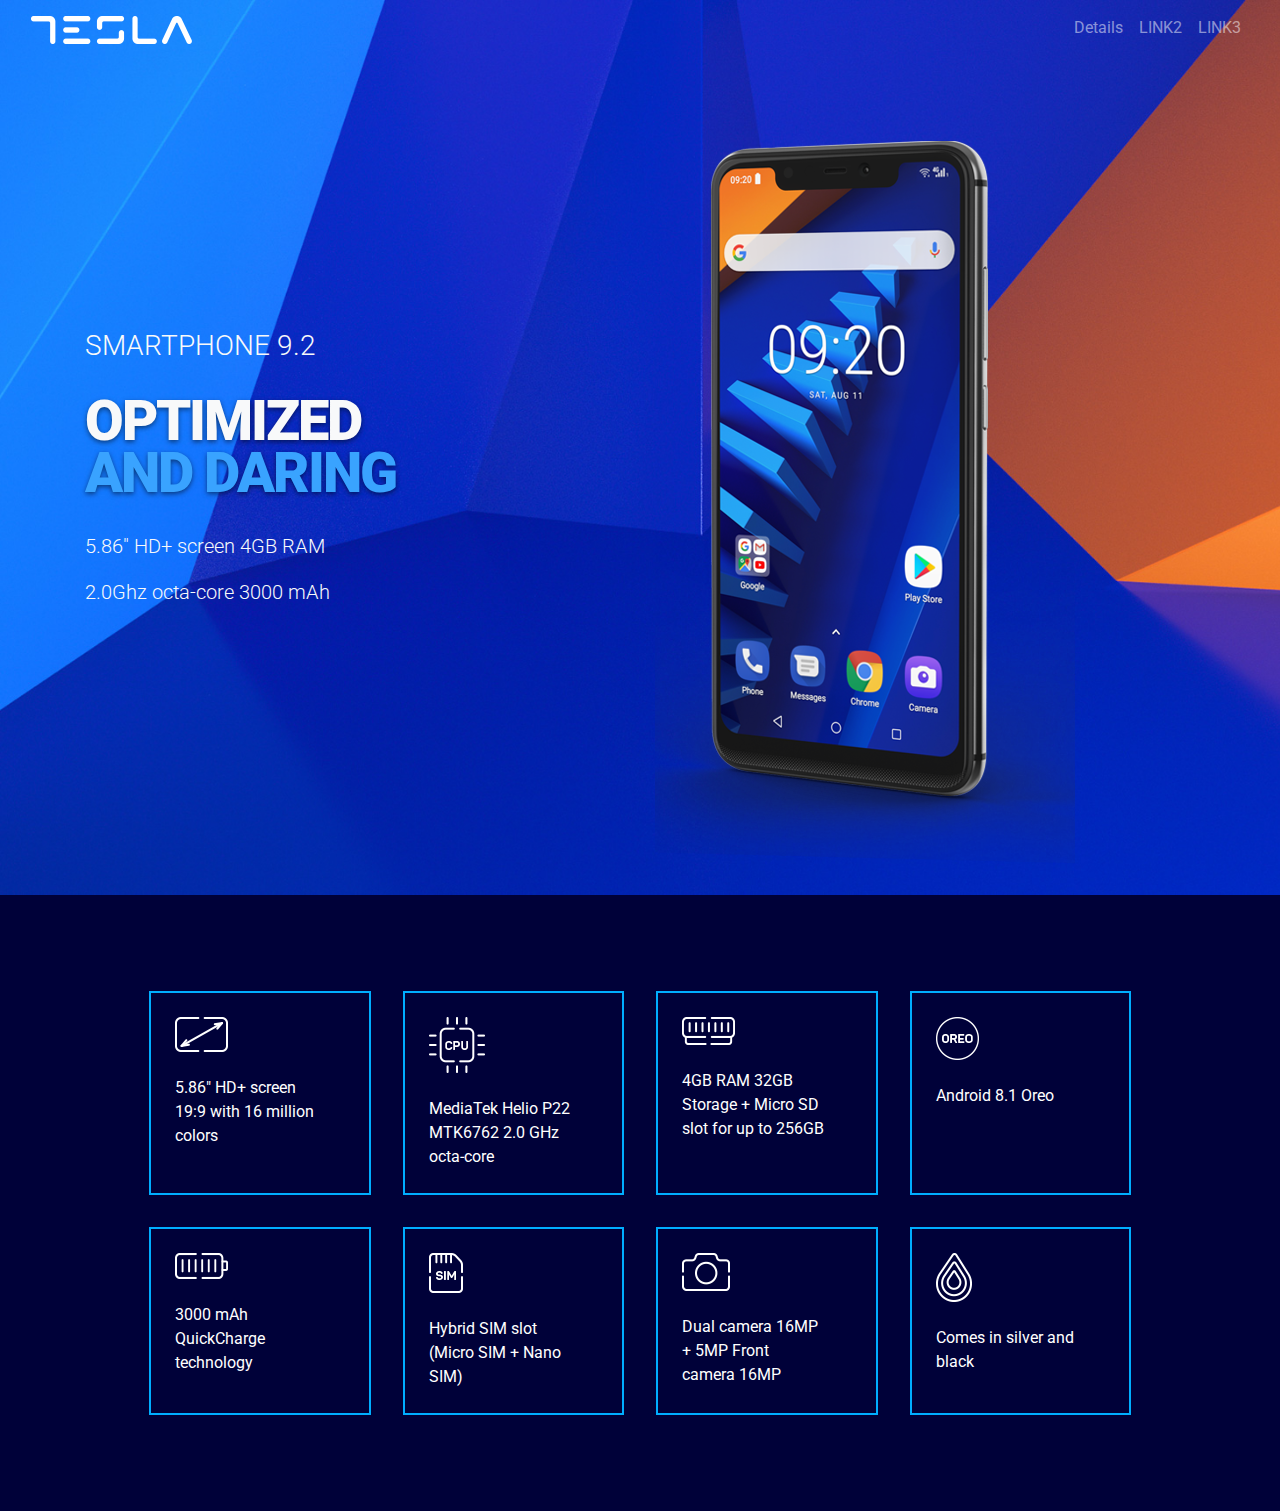
==== details.html @ 3faf1401 "Added details page" ====
<!doctype html>
<html lang="en">

<head>
    <!-- Required meta tags -->
    <meta charset="utf-8">
    <meta name="viewport" content="width=device-width, initial-scale=1, shrink-to-fit=no">
    <!-- <script src="https://www.google.com/recaptcha/api.js?render=6LeMdKYUAAAAACQX9rWB82ArUIgBF66ECLiyIOZY"></script> -->
    <script src="https://www.google.com/recaptcha/api.js" async defer></script>
    <!-- Bootstrap CSS -->
    <link rel="stylesheet" href="https://stackpath.bootstrapcdn.com/bootstrap/4.3.1/css/bootstrap.min.css"
        integrity="sha384-ggOyR0iXCbMQv3Xipma34MD+dH/1fQ784/j6cY/iJTQUOhcWr7x9JvoRxT2MZw1T" crossorigin="anonymous">
    <link rel="stylesheet" href="./css/style.css">
    <title>Tesla 9.2</title>
</head>

<body>
    <main id="hero">
        <header class="container-fluid">
            <nav class="navbar navbar-expand-lg navbar-dark">
                <a class="navbar-brand" href="./index.html">
                    <img src="./img/Tesla-logo.png" alt="Tesla Logo">
                </a>
                <button class="navbar-toggler" type="button" data-toggle="collapse" data-target="#navbarNavAltMarkup"
                    aria-controls="navbarNavAltMarkup" aria-expanded="false" aria-label="Toggle navigation">
                    <span class="navbar-toggler-icon"></span>
                </button>
                <div class="collapse navbar-collapse" id="navbarNavAltMarkup">
                    <div class="navbar-nav ml-auto">
                        <a class="nav-item nav-link" href="./details.html">Details</a>
                        <a class="nav-item nav-link" href="#">LINK2</a>
                        <a class="nav-item nav-link" href="#">LINK3</a>
                    </div>
                </div>
            </nav>
        </header>
        <div class="container">
            <div class="row d-flex align-items-center py-4">
                <div class="col-md-6 text-light optimized">
                    <h3>SMARTPHONE 9.2</h3>
                    <h1>OPTIMIZED<br><span id="daring">AND DARING</span></h1>
                    <p class="lead">5.86" HD+ screen <span>4GB RAM</span></p>
                    <p class="lead">2.0Ghz octa-core <span>3000 mAh</span></p>
                </div>
                <div class="col-md-6">
                    <img class="img-fluid" src="./img/smartphone-slider.png" alt="Telefon-tablet-slider">
                </div>
            </div>
        </div>
    </main>
    <section class="stats">
        <div class="container">
            <div class="row specs">
                <div class="col-lg">
                    <img src="./img/ikonice/display.png" alt="">
                    <p>5.86" HD+ screen<br>19:9 with 16 million<br>colors</p>
                </div>
                <div class="col-lg">
                    <img src="./img/ikonice/processor.png" alt="">
                    <p>MediaTek Helio P22 MTK6762 2.0 GHz<br>octa-core</p>
                </div>
                <div class="col-lg">
                    <img src="./img/ikonice/ram.png" alt="">
                    <p>4GB RAM 32GB Storage + Micro SD<br>slot for up to 256GB</p>
                </div>
                <div class="col-lg">
                    <img src="./img/ikonice/Oreo.png" alt="">
                    <p>Android 8.1 Oreo</p>
                </div>
            </div>
            <div class="row specs">
                <div class="col-lg">
                    <img src="./img/ikonice/baterija.png" alt="">
                    <p>3000 mAh<br>QuickCharge<br>technology</p>
                </div>
                <div class="col-lg">
                    <img src="./img/ikonice/sim.png" alt="">
                    <p>Hybrid SIM slot<br>(Micro SIM + Nano SIM)</p>
                </div>
                <div class="col-lg">
                    <img src="./img/ikonice/dual-kamera.png" alt="">
                    <p>Dual camera 16MP<br>+ 5MP Front<br>camera 16MP</p>
                </div>
                <div class="col-lg">
                    <img src="./img/ikonice/boja.png" alt="">
                    <p>Comes in silver and black</p>
                </div>
            </div>
        </div>
    </section>

    <!-- Optional JavaScript -->
    <!-- jQuery first, then Popper.js, then Bootstrap JS -->
    <script src="https://code.jquery.com/jquery-3.4.1.slim.min.js"
        integrity="sha256-pasqAKBDmFT4eHoN2ndd6lN370kFiGUFyTiUHWhU7k8=" crossorigin="anonymous"></script>
    <script src="https://cdnjs.cloudflare.com/ajax/libs/popper.js/1.14.7/umd/popper.min.js"
        integrity="sha384-UO2eT0CpHqdSJQ6hJty5KVphtPhzWj9WO1clHTMGa3JDZwrnQq4sF86dIHNDz0W1"
        crossorigin="anonymous"></script>
    <script src="https://stackpath.bootstrapcdn.com/bootstrap/4.3.1/js/bootstrap.min.js"
        integrity="sha384-JjSmVgyd0p3pXB1rRibZUAYoIIy6OrQ6VrjIEaFf/nJGzIxFDsf4x0xIM+B07jRM"
        crossorigin="anonymous"></script>
</body>

</html>
---- css/style.css ----
@import url('https://fonts.googleapis.com/css?family=Roboto:300,400,700,900&display=swap');

body {
  font-family: 'Roboto', sans-serif;
}

#hero {
  background-image: url('../img/Tesla-9.2+poklon-tablet.jpg');
  background-repeat: no-repeat;
  background-size: cover;
}

#smartphone-btn {
  border: solid rgba(0, 0, 0, 0.3) 1px;
  background-color: #fd8700;
  color: #fff;
  padding: 1rem 2rem;
  font-weight: bold;
}

#giveaway {
  background-color: #000139;
}

#send {
  background-color: #fd8700;
  border: none;
  color: #fff;
  padding: 0.75rem 3rem;
  font-weight: 300;
}

#date, #imei, #email, #comment {
  color: #fff;
  width: 100%;
  background-color: #01025e;
  border: none;
  margin: 1rem 1rem 1rem 0;
  padding: 0.8rem;
  border-radius: 2px;
  font-weight: 300;
}

#imei-img {
  position: absolute;
  color: #fff;
  top: 28px;
  right: 40px;
}

#imei-img img {
  margin-top: -4px;
  margin-right: 5px;
  width: 20px;
  height: 20px;
}

#help {
  color: #5260f5;
}
/* Tooltip body */
#imei-img #tooltiptext {
  visibility: hidden;
  width: 200px;
  top: 100%;
  left: 50%;
  margin-left: -100px;
  margin-top: 30px;
  background-color: rgba(255, 255, 255, 0.3);
  color: #fff;
  text-align: center;
  padding: 0.5rem 1rem;
  position: absolute;
  z-index: 1;
}
/* Tooltip Arrow Top */
#imei-img #tooltiptext::after {
  content: " ";
  position: absolute;
  bottom: 100%;
  left: 33%;
  margin-left: -5px;
  border-width: 10px;
  border-style: solid;
  border-color: transparent transparent rgba(255, 255, 255, 0.3) transparent;
}

#imei-img:hover #tooltiptext {
  visibility: visible;
}

.hero-header {
  font-weight: 900;
}

.giveaway-header {
  text-align: center;
  color: #fff;
  margin: 5rem 0 1.5rem;
  font-weight: bold;
}

.giveaway-header::after {
  content: "";
  position: absolute;
  width: 6%;
  height: 1px;
  bottom: 0;
  left: 47%;
  border-bottom: 4px solid #5260f5;
}

.giveaway-enter {
  text-align: center;
  margin-top: 4rem;
}

::placeholder {
  color: #fff;
}

::-moz-placeholder {
  opacity: 1;
}

textarea {
  resize: none;
}

.g-recaptcha > div{
    margin-left: auto;
    margin-top: 55px;
}

input[type="date"]:before {
    content: attr(placeholder) !important;
    color: #fff;
    margin-right: 0.5em;
  }

.optimized h1{
    text-align: left;
    line-height: 52px;
    letter-spacing: -2px;
    font-weight: 900;
    font-size: 56px;
    text-shadow: 0px 2px 5px rgba(0,0,0,0.5);
    margin: 2rem 0;
}
.optimized h3 {
    font-weight: 300;
}
#daring {
    color: rgb(57, 163, 255);
}

input[type="date"]:focus:before {
    content: "" !important;
}

input[type=date]::-webkit-datetime-edit {
    color: transparent;
}

input[type=date]:focus::-webkit-datetime-edit {
    color: #fff !important;
}

.stats {
    background-color: #000139;
    color: #fff;
}
.specs {
    margin: 0 3rem;
}
.specs p {
    margin: 0;
}
.specs div {
    border: 2px solid #00aeff;
    margin: 1rem;
    padding: 1.5rem;
}
.specs img {
    margin-bottom: 1.5rem;
}
.specs:nth-child(1) {
    padding-top: 5rem;
}
.specs:nth-child(2) {
    padding-bottom: 5rem;
}
@media screen and (max-width: 768px) {
    #imei-img #tooltiptext {
        margin-left: -150px;
    }
    #imei-img #tooltiptext::after {
        left: 57%;
    }
  .giveaway-header::after {
    content: "";
    position: absolute;
    width: 12%;
    height: 1px;
    bottom: 0;
    left: 44%;
    border-bottom: 4px solid #5260f5;
  }
}
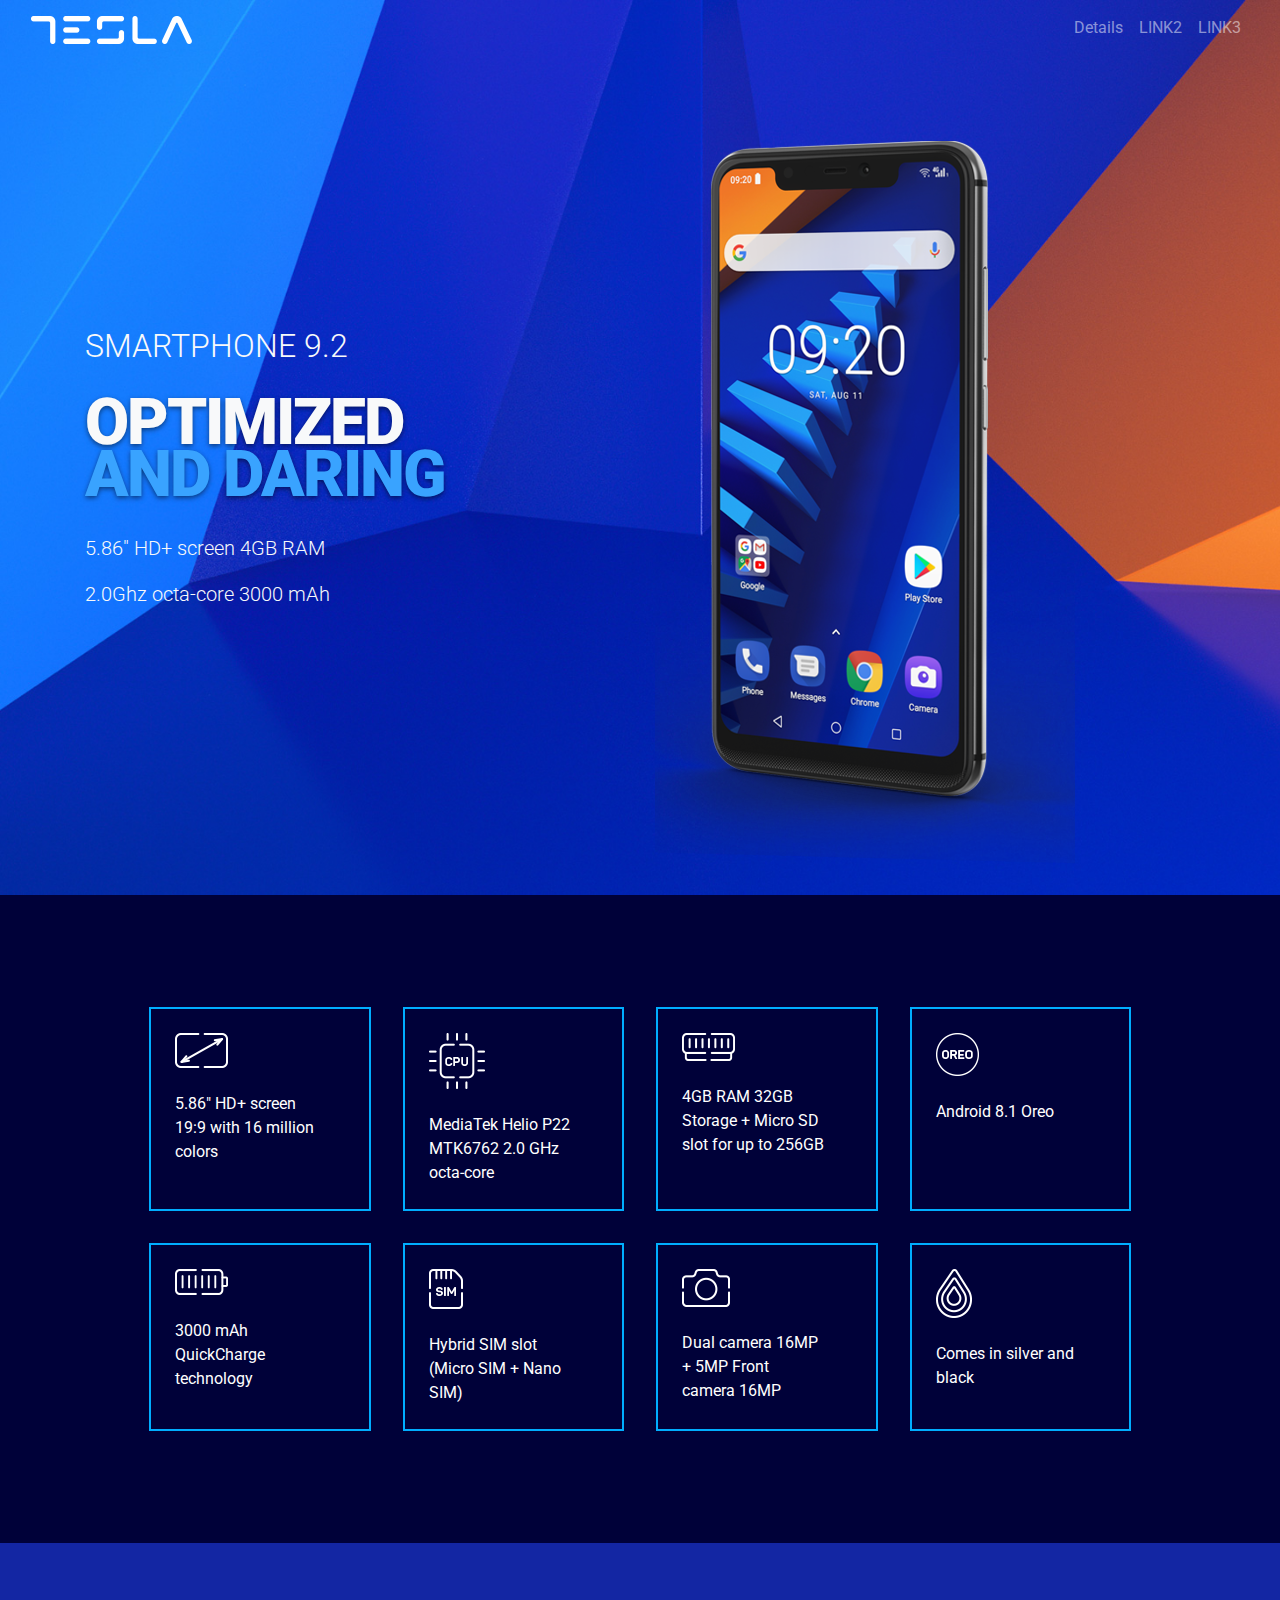
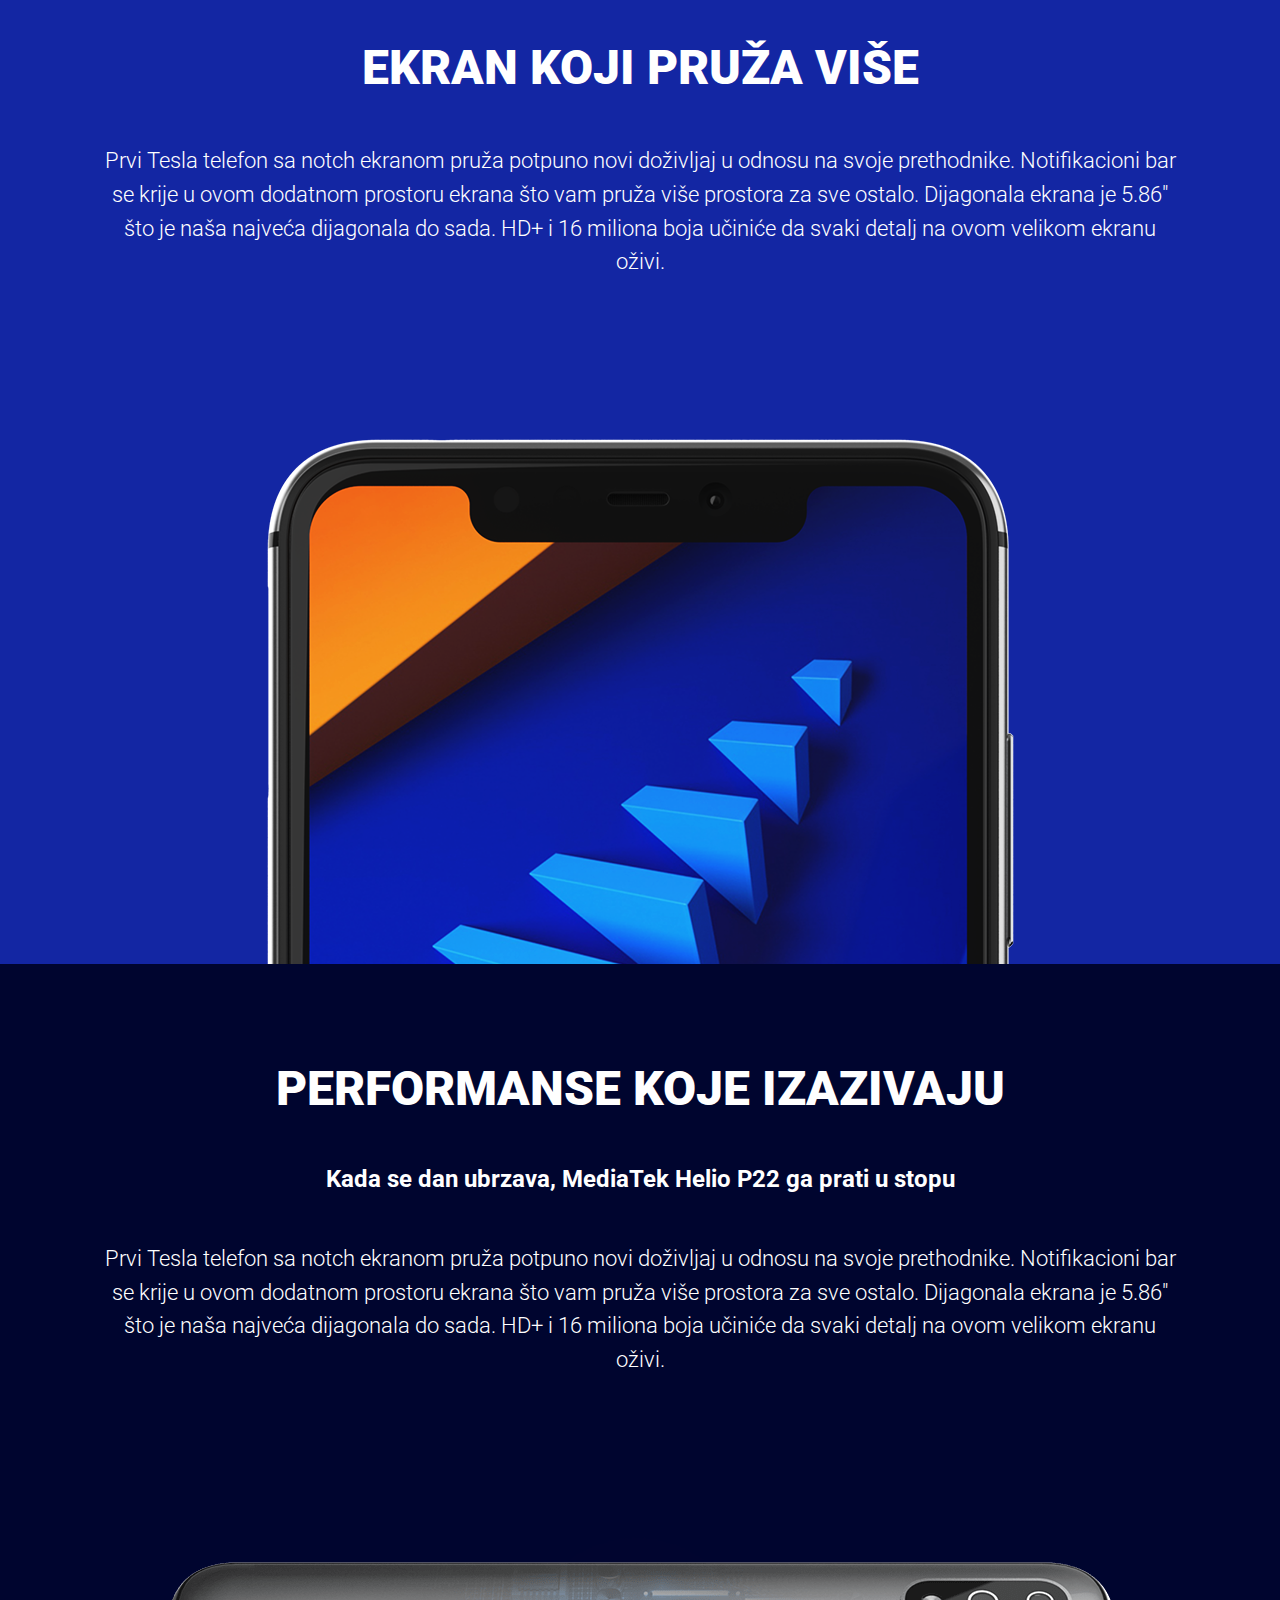
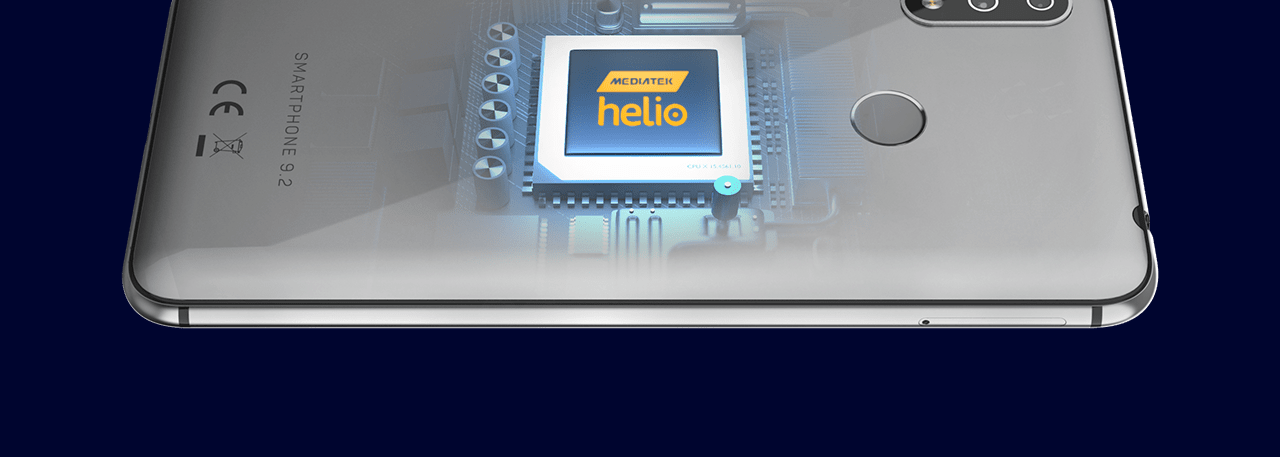
==== commit 885631c9: "Added performance section" ====
--- a/details.html
+++ b/details.html
@@ -37,7 +37,7 @@
         <div class="container">
             <div class="row d-flex align-items-center py-4">
                 <div class="col-md-6 text-light optimized">
-                    <h3>SMARTPHONE 9.2</h3>
+                    <h2>SMARTPHONE 9.2</h2>
                     <h1>OPTIMIZED<br><span id="daring">AND DARING</span></h1>
                     <p class="lead">5.86" HD+ screen <span>4GB RAM</span></p>
                     <p class="lead">2.0Ghz octa-core <span>3000 mAh</span></p>
@@ -88,7 +88,33 @@
             </div>
         </div>
     </section>
-
+    <section class="screen">
+        <div class="container text-center">
+            <h1>EKRAN KOJI PRUŽA VIŠE</h1>
+            <p class="lead">Prvi Tesla telefon sa notch ekranom pruža potpuno novi doživljaj u odnosu na svoje prethodnike.
+                Notifikacioni
+                bar se krije u ovom dodatnom prostoru ekrana što vam pruža više prostora za sve ostalo. Dijagonala
+                ekrana je
+                5.86" što je naša najveća dijagonala do sada. HD+ i 16 miliona boja učiniće da svaki detalj na ovom
+                velikom
+                ekranu oživi.</p>
+            <img src="./img/smartphone-ekran.png" alt="">
+        </div>
+    </section>
+    <section class="performance">
+            <div class="container text-center">
+                <h1>PERFORMANSE KOJE IZAZIVAJU</h1>
+                <h4>Kada se dan ubrzava, MediaTek Helio P22 ga prati u stopu</h4>
+                <p class="lead">Prvi Tesla telefon sa notch ekranom pruža potpuno novi doživljaj u odnosu na svoje prethodnike.
+                    Notifikacioni
+                    bar se krije u ovom dodatnom prostoru ekrana što vam pruža više prostora za sve ostalo. Dijagonala
+                    ekrana je
+                    5.86" što je naša najveća dijagonala do sada. HD+ i 16 miliona boja učiniće da svaki detalj na ovom
+                    velikom
+                    ekranu oživi.</p>
+                <img src="./img/telefon-sa-cipom-min.png" alt="">
+            </div>
+        </section>
     <!-- Optional JavaScript -->
     <!-- jQuery first, then Popper.js, then Bootstrap JS -->
     <script src="https://code.jquery.com/jquery-3.4.1.slim.min.js"
--- a/css/style.css
+++ b/css/style.css
@@ -129,7 +129,7 @@
 
 .g-recaptcha > div{
     margin-left: auto;
-    margin-top: 55px;
+    margin-top: 73px;
 }
 
 input[type="date"]:before {
@@ -143,12 +143,36 @@
     line-height: 52px;
     letter-spacing: -2px;
     font-weight: 900;
-    font-size: 56px;
+    font-size: 4rem;
     text-shadow: 0px 2px 5px rgba(0,0,0,0.5);
     margin: 2rem 0;
 }
-.optimized h3 {
+.optimized h2 {
     font-weight: 300;
+}
+.screen, .performance {
+  background-color: #1326a3;
+  color: #fff;
+  padding-top: 6rem;
+}
+.screen h1, .performance h1 {
+  margin-bottom: 3rem;
+  font-size: 3rem;
+  font-weight: 900;
+}
+.screen p, .performance p {
+  text-align: center;
+  font-size: 1.4rem;
+  margin-bottom: 10rem;
+  padding: 0 1rem;
+}
+.performance {
+  background-color:  #00052f;
+  padding-bottom: 8rem;
+}
+.performance h4 {
+  font-weight: 700;
+  margin-bottom: 3rem;
 }
 #daring {
     color: rgb(57, 163, 255);
@@ -185,12 +209,15 @@
     margin-bottom: 1.5rem;
 }
 .specs:nth-child(1) {
-    padding-top: 5rem;
+    padding-top: 6rem;
 }
 .specs:nth-child(2) {
-    padding-bottom: 5rem;
+    padding-bottom: 6rem;
 }
 @media screen and (max-width: 768px) {
+  .g-recaptcha > div{
+    margin: 0 auto;
+}
     #imei-img #tooltiptext {
         margin-left: -150px;
     }
